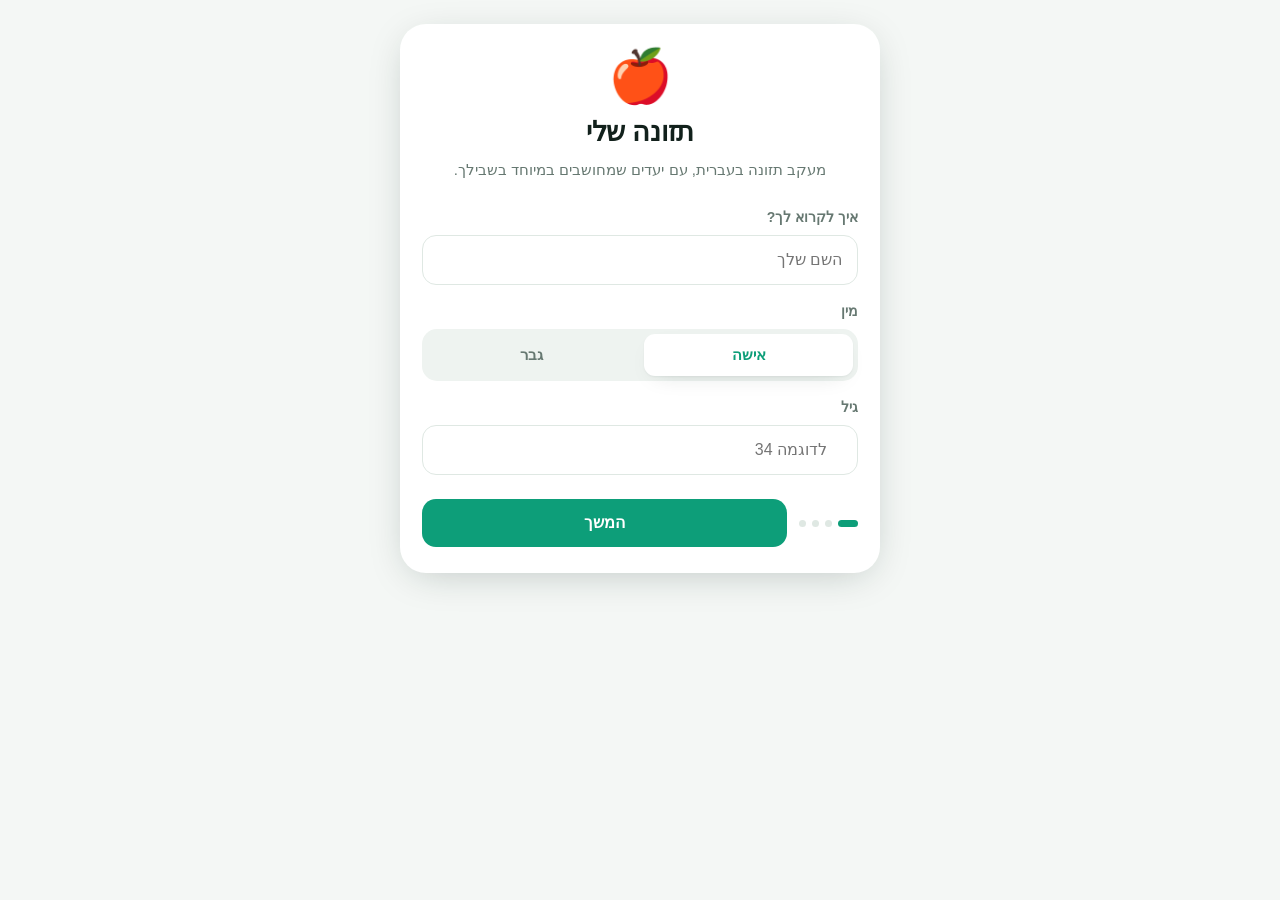
==== nutrition/index.html @ c99811c7 "Add "תזונה שלי" — Hebrew nutrition tracking PWA An offline-capable, RTL-first nutrition tracker in H" ====
<!DOCTYPE html>
<html lang="he" dir="rtl">
<head>
<meta charset="utf-8">
<meta name="viewport" content="width=device-width, initial-scale=1, viewport-fit=cover, maximum-scale=5">
<title>תזונה שלי · מעקב תזונה חכם</title>
<meta name="description" content="אפליקציית מעקב תזונה בעברית — יומן אכילה, יעדים אישיים, תזכורות, טיפים והמלצות בריאות.">
<meta name="theme-color" content="#0fa47f" media="(prefers-color-scheme: light)">
<meta name="theme-color" content="#0f1614" media="(prefers-color-scheme: dark)">
<meta name="apple-mobile-web-app-capable" content="yes">
<meta name="mobile-web-app-capable" content="yes">
<meta name="apple-mobile-web-app-status-bar-style" content="default">
<meta name="apple-mobile-web-app-title" content="תזונה שלי">
<link rel="manifest" href="manifest.webmanifest">
<link rel="apple-touch-icon" href="icons/icon-180.png">
<link rel="icon" href="icons/icon-192.png">
<link rel="stylesheet" href="styles.css">
</head>
<body>

<!-- ══════════ מסך פתיחה / הקמת פרופיל ══════════ -->
<div id="onboard" class="onboard" hidden>
  <div class="ob-card">
    <div class="ob-head">
      <div class="ob-logo">🍎</div>
      <h1>תזונה שלי</h1>
      <p class="ob-sub">מעקב תזונה בעברית, עם יעדים שמחושבים במיוחד בשבילך.</p>
    </div>

    <div class="ob-step" data-step="1">
      <label class="fld"><span>איך לקרוא לך?</span>
        <input id="ob-name" type="text" dir="auto" placeholder="השם שלך" autocomplete="given-name"></label>
      <label class="fld"><span>מין</span>
        <div class="seg" id="ob-sex">
          <button type="button" data-v="f" class="on">אישה</button>
          <button type="button" data-v="m">גבר</button>
        </div></label>
      <label class="fld"><span>גיל</span>
        <input id="ob-age" type="number" inputmode="numeric" min="14" max="110" placeholder="לדוגמה 34"></label>
    </div>

    <div class="ob-step" data-step="2" hidden>
      <label class="fld"><span>גובה (ס"מ)</span>
        <input id="ob-height" type="number" inputmode="decimal" min="120" max="220" placeholder="לדוגמה 165"></label>
      <label class="fld"><span>משקל נוכחי (ק"ג)</span>
        <input id="ob-weight" type="number" inputmode="decimal" min="30" max="250" step="0.1" placeholder="לדוגמה 68"></label>
      <label class="fld"><span>רמת פעילות גופנית</span>
        <select id="ob-activity">
          <option value="1.2">יושבנית — כמעט ללא פעילות</option>
          <option value="1.375" selected>קלה — 1-3 אימונים בשבוע</option>
          <option value="1.55">בינונית — 3-5 אימונים בשבוע</option>
          <option value="1.725">גבוהה — 6-7 אימונים בשבוע</option>
          <option value="1.9">מאוד גבוהה — עבודה פיזית או ספורט יומי</option>
        </select></label>
    </div>

    <div class="ob-step" data-step="3" hidden>
      <label class="fld"><span>מה המטרה שלך?</span>
        <div class="seg vert" id="ob-goal">
          <button type="button" data-v="lose" class="on">ירידה במשקל</button>
          <button type="button" data-v="keep">שמירה על המשקל</button>
          <button type="button" data-v="gain">עלייה במשקל / מסה</button>
        </div></label>
      <label class="fld" id="ob-rate-wrap"><span>קצב מבוקש</span>
        <select id="ob-rate">
          <option value="0.25">עדין — 0.25 ק"ג בשבוע</option>
          <option value="0.5" selected>מומלץ — 0.5 ק"ג בשבוע</option>
          <option value="0.75">מהיר — 0.75 ק"ג בשבוע</option>
        </select></label>
      <label class="fld"><span>סגנון תזונה</span>
        <select id="ob-diet">
          <option value="all">הכול</option>
          <option value="veg">צמחוני</option>
          <option value="vegan">טבעוני</option>
          <option value="gf">ללא גלוטן</option>
        </select></label>
    </div>

    <div class="ob-step" data-step="4" hidden>
      <p class="fld-note">סימון של מצבים רלוונטיים יעזור לנו להתאים לך המלצות בדיקות וטיפים. הכול נשאר במכשיר שלך.</p>
      <div class="chips" id="ob-flags">
        <button type="button" data-v="pregnancy">בהריון / מתכננת</button>
        <button type="button" data-v="breastfeeding">מניקה</button>
        <button type="button" data-v="family_diabetes">סוכרת במשפחה</button>
        <button type="button" data-v="hypertension">לחץ דם גבוה</button>
        <button type="button" data-v="anemia">אנמיה / חוסר ברזל</button>
        <button type="button" data-v="thyroid">בלוטת התריס</button>
      </div>
      <div id="ob-preview" class="ob-preview"></div>
    </div>

    <div class="ob-nav">
      <button type="button" id="ob-back" class="btn ghost" hidden>חזרה</button>
      <div class="ob-dots"><i class="on"></i><i></i><i></i><i></i></div>
      <button type="button" id="ob-next" class="btn primary">המשך</button>
    </div>
  </div>
</div>

<!-- ══════════ האפליקציה ══════════ -->
<div id="app" hidden>
  <header class="topbar">
    <div class="tb-right">
      <div class="tb-title" id="tb-title">היום</div>
      <div class="tb-sub" id="tb-sub"></div>
    </div>
    <button class="tb-btn" id="btn-level" aria-label="הנקודות שלי"><span id="tb-level">1</span></button>
  </header>

  <main id="view" class="view"></main>

  <nav class="tabs" role="tablist">
    <button class="tab on" data-tab="today" role="tab"><span>🏠</span>היום</button>
    <button class="tab" data-tab="add" role="tab"><span>➕</span>הוספה</button>
    <button class="tab" data-tab="menus" role="tab"><span>📋</span>תפריטים</button>
    <button class="tab" data-tab="progress" role="tab"><span>📈</span>התקדמות</button>
    <button class="tab" data-tab="health" role="tab"><span>🩺</span>בריאות</button>
  </nav>
</div>

<!-- חלונית תחתונה כללית -->
<div id="sheet" class="sheet" hidden>
  <div class="sheet-back" data-close></div>
  <div class="sheet-card" role="dialog" aria-modal="true">
    <button class="sheet-grab" data-close aria-label="סגירה"></button>
    <div id="sheet-body"></div>
  </div>
</div>

<div id="toast" class="toast" hidden></div>
<div id="cheer" class="cheer" hidden></div>

<script src="data/foods-1.js"></script>
<script src="data/foods-2.js"></script>
<script src="data/foods-3.js"></script>
<script src="data/knowledge.js"></script>
<script src="app.js"></script>
</body>
</html>
---- nutrition/styles.css ----
/* ═══════════ תזונה שלי — עיצוב ═══════════ */
:root{
  --bg:#f4f7f5; --surface:#ffffff; --surface-2:#eef3f0; --line:#dfe8e3;
  --ink:#12211c; --muted:#667871;
  --primary:#0d9e79; --primary-soft:#e2f5ee; --primary-ink:#07634b;
  --accent:#ff7a59; --accent-soft:#ffeee9;
  --warn:#e0930f; --warn-soft:#fdf2dc;
  --danger:#dc3d43; --danger-soft:#fdeaea;
  --blue:#3b7de0; --blue-soft:#e7f0fd;
  --purple:#8b5cf6; --purple-soft:#f1eafe;
  --shadow:0 1px 2px rgba(16,40,32,.05), 0 8px 24px -12px rgba(16,40,32,.18);
  --shadow-lg:0 8px 40px -12px rgba(16,40,32,.28);
  --r:20px; --r-sm:14px;
  --safe-b:env(safe-area-inset-bottom,0px);
  --safe-t:env(safe-area-inset-top,0px);
  color-scheme:light;
}
@media (prefers-color-scheme:dark){ :root:not([data-theme="light"]){
  --bg:#0e1614; --surface:#17231f; --surface-2:#1f2e29; --line:#2a3b35;
  --ink:#e9f2ee; --muted:#94a8a1;
  --primary:#28c39a; --primary-soft:#123a30; --primary-ink:#7ee6c6;
  --accent:#ff8f72; --accent-soft:#3a231d;
  --warn:#e8ab35; --warn-soft:#3a2e14;
  --danger:#f2686d; --danger-soft:#3a1d1e;
  --blue:#6ba1f0; --blue-soft:#17263d;
  --purple:#a687f8; --purple-soft:#251a3d;
  --shadow:0 1px 2px rgba(0,0,0,.3), 0 8px 24px -12px rgba(0,0,0,.6);
  --shadow-lg:0 8px 40px -12px rgba(0,0,0,.7);
  color-scheme:dark;
}}
:root[data-theme="dark"]{
  --bg:#0e1614; --surface:#17231f; --surface-2:#1f2e29; --line:#2a3b35;
  --ink:#e9f2ee; --muted:#94a8a1;
  --primary:#28c39a; --primary-soft:#123a30; --primary-ink:#7ee6c6;
  --accent:#ff8f72; --accent-soft:#3a231d;
  --warn:#e8ab35; --warn-soft:#3a2e14;
  --danger:#f2686d; --danger-soft:#3a1d1e;
  --blue:#6ba1f0; --blue-soft:#17263d;
  --purple:#a687f8; --purple-soft:#251a3d;
  --shadow:0 1px 2px rgba(0,0,0,.3), 0 8px 24px -12px rgba(0,0,0,.6);
  --shadow-lg:0 8px 40px -12px rgba(0,0,0,.7);
  color-scheme:dark;
}

*{box-sizing:border-box; -webkit-tap-highlight-color:transparent}
html,body{height:100%}
body{
  margin:0; background:var(--bg); color:var(--ink);
  font-family:'Noto Sans Hebrew',-apple-system,BlinkMacSystemFont,'SF Hebrew','Arial Hebrew','Segoe UI',Arial,sans-serif;
  font-size:16px; line-height:1.5; direction:rtl;
  -webkit-font-smoothing:antialiased; overscroll-behavior-y:none;
}
button,input,select,textarea{font:inherit; color:inherit}
button{cursor:pointer; border:0; background:none}
h1,h2,h3,h4{margin:0; font-weight:700; letter-spacing:-.01em}
[hidden]{display:none !important}
bdi{unicode-bidi:isolate}
.num{unicode-bidi:isolate; font-variant-numeric:tabular-nums}

/* ───── כפתורים ───── */
.btn{
  display:inline-flex; align-items:center; justify-content:center; gap:8px;
  min-height:48px; padding:0 20px; border-radius:14px; font-weight:600;
  transition:transform .12s ease, opacity .15s ease;
}
.btn:active{transform:scale(.97)}
.btn.primary{background:var(--primary); color:#fff}
.btn.ghost{background:var(--surface-2); color:var(--ink)}
.btn.soft{background:var(--primary-soft); color:var(--primary-ink)}
.btn.danger{background:var(--danger-soft); color:var(--danger)}
.btn.block{width:100%}
.btn.sm{min-height:38px; padding:0 14px; font-size:14px; border-radius:11px}
.btn:disabled{opacity:.45; pointer-events:none}

/* ───── שדות ───── */
.fld{display:block; margin-bottom:16px}
.fld>span{display:block; font-size:14px; font-weight:600; color:var(--muted); margin-bottom:7px}
.fld-note{font-size:14px; color:var(--muted); margin:0 0 14px}
input[type=text],input[type=number],input[type=time],input[type=date],select,textarea{
  width:100%; min-height:50px; padding:0 15px; border-radius:14px;
  border:1.5px solid var(--line); background:var(--surface); color:var(--ink);
  text-align:right; direction:rtl; appearance:none; outline:none;
}
textarea{padding:12px 15px; min-height:80px; line-height:1.5; resize:vertical}
input:focus,select:focus,textarea:focus{border-color:var(--primary)}
input[type=number]{direction:ltr; text-align:right}
select{background-image:linear-gradient(45deg,transparent 50%,var(--muted) 50%),linear-gradient(135deg,var(--muted) 50%,transparent 50%);
  background-position:14px 22px,19px 22px; background-size:5px 5px,5px 5px; background-repeat:no-repeat; padding-inline-start:34px}

.seg{display:flex; gap:8px; background:var(--surface-2); padding:5px; border-radius:15px}
.seg.vert{flex-direction:column}
.seg button{flex:1; min-height:42px; border-radius:11px; font-weight:600; font-size:15px; color:var(--muted)}
.seg button.on{background:var(--surface); color:var(--primary); box-shadow:var(--shadow)}
.chips{display:flex; flex-wrap:wrap; gap:9px}
.chips button{
  padding:10px 15px; border-radius:999px; background:var(--surface-2);
  border:1.5px solid transparent; font-size:14.5px; font-weight:600; color:var(--muted);
}
.chips button.on{background:var(--primary-soft); border-color:var(--primary); color:var(--primary-ink)}

/* ───── מסך פתיחה ───── */
.onboard{position:fixed; inset:0; background:var(--bg); overflow-y:auto; padding:calc(var(--safe-t) + 24px) 18px calc(var(--safe-b) + 24px); z-index:50}
.ob-card{max-width:480px; margin:0 auto; background:var(--surface); border-radius:26px; padding:26px 22px; box-shadow:var(--shadow-lg)}
.ob-head{text-align:center; margin-bottom:26px}
.ob-logo{font-size:52px; line-height:1}
.ob-head h1{font-size:27px; margin:10px 0 6px}
.ob-sub{margin:0; color:var(--muted); font-size:15px}
.ob-nav{display:flex; align-items:center; gap:12px; margin-top:24px}
.ob-nav .btn{flex:1}
.ob-dots{display:flex; gap:6px}
.ob-dots i{width:7px; height:7px; border-radius:50%; background:var(--line)}
.ob-dots i.on{background:var(--primary); width:20px; border-radius:4px}
.ob-preview{margin-top:18px; background:var(--primary-soft); border-radius:var(--r-sm); padding:16px; font-size:14.5px; color:var(--primary-ink)}
.ob-preview b{font-size:19px}

/* ───── שלד האפליקציה ───── */
.topbar{
  position:sticky; top:0; z-index:20; display:flex; align-items:flex-end; justify-content:space-between; gap:12px;
  padding:calc(var(--safe-t) + 14px) 18px 12px;
  background:color-mix(in srgb, var(--bg) 86%, transparent);
  backdrop-filter:saturate(180%) blur(16px); -webkit-backdrop-filter:saturate(180%) blur(16px);
  border-bottom:1px solid var(--line);
}
.tb-title{font-size:24px; font-weight:800; letter-spacing:-.02em}
.tb-sub{font-size:13.5px; color:var(--muted)}
.tb-btn{
  display:grid; place-items:center; width:42px; height:42px; border-radius:50%;
  background:var(--primary-soft); color:var(--primary-ink); font-weight:800; font-size:15px; flex:0 0 auto;
}
.view{padding:16px 16px calc(84px + var(--safe-b)); max-width:640px; margin:0 auto}

.tabs{
  position:fixed; inset-inline:0; bottom:0; z-index:30; display:flex;
  padding:6px 6px calc(6px + var(--safe-b));
  background:color-mix(in srgb, var(--surface) 92%, transparent);
  backdrop-filter:saturate(180%) blur(18px); -webkit-backdrop-filter:saturate(180%) blur(18px);
  border-top:1px solid var(--line);
}
.tab{flex:1; display:flex; flex-direction:column; align-items:center; gap:2px; padding:7px 2px; border-radius:13px; font-size:11px; font-weight:600; color:var(--muted)}
.tab span{font-size:22px; line-height:1.15; transition:transform .15s ease}
.tab.on{color:var(--primary)}
.tab.on span{transform:translateY(-2px) scale(1.1)}

/* ───── כרטיסים ───── */
.card{background:var(--surface); border-radius:var(--r); padding:18px; box-shadow:var(--shadow); margin-bottom:14px}
.card.flat{box-shadow:none; border:1px solid var(--line)}
.card-h{display:flex; align-items:center; justify-content:space-between; gap:10px; margin-bottom:14px}
.card-h h3{font-size:17px}
.card-h .link{font-size:14px; font-weight:600; color:var(--primary)}
.sec-title{font-size:13px; font-weight:700; color:var(--muted); margin:22px 4px 10px; letter-spacing:.02em}

/* ───── טבעת קלוריות ───── */
.ring-wrap{display:flex; align-items:center; gap:18px}
.ring{position:relative; flex:0 0 auto; width:132px; height:132px}
.ring svg{transform:rotate(-90deg) scaleX(-1); display:block}
.ring-c{fill:none; stroke-linecap:round}
.ring-txt{position:absolute; inset:0; display:grid; place-content:center; text-align:center}
.ring-txt b{display:block; font-size:30px; font-weight:800; line-height:1.05; font-variant-numeric:tabular-nums}
.ring-txt small{font-size:12px; color:var(--muted)}
.ring-side{flex:1; min-width:0; display:flex; flex-direction:column; gap:11px}

/* ───── מדי מאקרו ───── */
.macro{display:flex; align-items:center; gap:10px; font-size:13.5px}
.macro .mk{flex:0 0 62px; color:var(--muted); font-weight:600}
.macro .mbar{flex:1; height:9px; border-radius:99px; background:var(--surface-2); overflow:hidden}
.macro .mbar i{display:block; height:100%; border-radius:99px; transition:width .5s cubic-bezier(.3,1,.5,1)}
.macro .mv{flex:0 0 auto; font-variant-numeric:tabular-nums; font-weight:600; font-size:12.5px; color:var(--muted)}

/* ───── מים ───── */
.water{display:flex; gap:6px; flex-wrap:wrap; margin:12px 0}
.water i{width:23px; height:31px; border-radius:6px 6px 11px 11px; background:var(--surface-2); display:grid; place-items:center; font-size:15px; opacity:.4; transition:.2s}
.water i.on{background:var(--blue-soft); opacity:1}
.water-btns{display:flex; gap:8px}

/* ───── רשימת ארוחות ───── */
.meal{background:var(--surface); border-radius:var(--r); box-shadow:var(--shadow); margin-bottom:12px; overflow:hidden}
.meal-h{display:flex; align-items:center; gap:11px; padding:14px 16px; width:100%; text-align:start}
.meal-h .mi{font-size:22px}
.meal-h .mn{flex:1; font-weight:700; font-size:16px}
.meal-h .mc{font-size:13.5px; color:var(--muted); font-variant-numeric:tabular-nums}
.meal-h .madd{width:32px; height:32px; border-radius:50%; background:var(--primary-soft); color:var(--primary-ink); display:grid; place-items:center; font-size:19px; font-weight:700}
.entry{display:flex; align-items:center; gap:11px; padding:11px 16px; border-top:1px solid var(--line)}
.entry .ee{font-size:20px; flex:0 0 auto}
.entry .et{flex:1; min-width:0}
.entry .et b{display:block; font-size:14.5px; font-weight:600; overflow:hidden; text-overflow:ellipsis; white-space:nowrap}
.entry .et small{color:var(--muted); font-size:12.5px}
.entry .ek{font-variant-numeric:tabular-nums; font-weight:700; font-size:14px; flex:0 0 auto}
.entry .ex{width:30px; height:30px; border-radius:50%; display:grid; place-items:center; color:var(--muted); font-size:17px; flex:0 0 auto}

/* ───── חיפוש ופריטים ───── */
.searchbar{position:relative; margin-bottom:12px}
.searchbar input{padding-inline-start:44px; min-height:52px}
.searchbar .si{position:absolute; inset-inline-start:15px; top:50%; transform:translateY(-50%); font-size:18px; opacity:.5; pointer-events:none}
.catrow{display:flex; gap:8px; overflow-x:auto; padding:2px 0 10px; margin-inline:-16px; padding-inline:16px; scrollbar-width:none}
.catrow::-webkit-scrollbar{display:none}
.catrow button{flex:0 0 auto; padding:9px 14px; border-radius:999px; background:var(--surface); box-shadow:var(--shadow); font-size:14px; font-weight:600; white-space:nowrap}
.catrow button.on{background:var(--primary); color:#fff}
.flist{display:flex; flex-direction:column; gap:8px}
.fitem{display:flex; align-items:center; gap:12px; width:100%; text-align:start; background:var(--surface); border-radius:var(--r-sm); padding:12px 14px; box-shadow:var(--shadow); transition:transform .1s}
.fitem:active{transform:scale(.985)}
.fitem .fe{font-size:24px; flex:0 0 auto}
.fitem .ft{flex:1; min-width:0}
.fitem .ft b{display:block; font-size:15px; font-weight:600}
.fitem .ft small{color:var(--muted); font-size:12.5px}
.fitem .fk{text-align:center; flex:0 0 auto}
.fitem .fk b{display:block; font-size:16px; font-weight:800; font-variant-numeric:tabular-nums; color:var(--primary)}
.fitem .fk small{font-size:10.5px; color:var(--muted)}
.empty{text-align:center; padding:44px 20px; color:var(--muted)}
.empty .ei{font-size:46px; margin-bottom:10px}

/* ───── חלונית תחתונה ───── */
.sheet{position:fixed; inset:0; z-index:60; display:flex; align-items:flex-end; justify-content:center}
.sheet-back{position:absolute; inset:0; background:rgba(8,20,16,.45); animation:fade .2s ease}
.sheet-card{
  position:relative; width:100%; max-width:560px; max-height:90vh; overflow-y:auto;
  background:var(--surface); border-radius:26px 26px 0 0;
  padding:8px 18px calc(24px + var(--safe-b)); box-shadow:var(--shadow-lg);
  animation:up .28s cubic-bezier(.2,.9,.3,1); -webkit-overflow-scrolling:touch;
}
.sheet-grab{display:block; width:42px; height:5px; border-radius:99px; background:var(--line); margin:8px auto 16px}
.sheet-h{display:flex; align-items:center; gap:12px; margin-bottom:18px}
.sheet-h .she{font-size:34px}
.sheet-h h3{font-size:19px}
.sheet-h small{color:var(--muted); font-size:13px}
@keyframes up{from{transform:translateY(100%)}to{transform:translateY(0)}}
@keyframes fade{from{opacity:0}to{opacity:1}}

.qty{display:flex; align-items:center; gap:12px; background:var(--surface-2); border-radius:15px; padding:7px}
.qty button{width:44px; height:44px; border-radius:12px; background:var(--surface); font-size:22px; font-weight:700; box-shadow:var(--shadow)}
.qty input{flex:1; text-align:center; border:0; background:transparent; min-height:44px; font-size:19px; font-weight:700; direction:ltr}
.nutgrid{display:grid; grid-template-columns:repeat(4,1fr); gap:8px; margin:16px 0}
.nutgrid div{background:var(--surface-2); border-radius:13px; padding:11px 5px; text-align:center}
.nutgrid b{display:block; font-size:16px; font-weight:800; font-variant-numeric:tabular-nums}
.nutgrid small{font-size:10.5px; color:var(--muted)}

/* ───── התקדמות ───── */
.stats{display:grid; grid-template-columns:repeat(2,1fr); gap:11px; margin-bottom:14px}
.stat{background:var(--surface); border-radius:var(--r-sm); padding:15px; box-shadow:var(--shadow)}
.stat b{display:block; font-size:25px; font-weight:800; font-variant-numeric:tabular-nums; line-height:1.15}
.stat small{color:var(--muted); font-size:12.5px}
.lvlbar{height:11px; border-radius:99px; background:var(--surface-2); overflow:hidden; margin:10px 0 6px}
.lvlbar i{display:block; height:100%; background:linear-gradient(90deg,var(--primary),var(--accent)); border-radius:99px; transition:width .6s cubic-bezier(.3,1,.5,1)}
.badges{display:grid; grid-template-columns:repeat(auto-fill,minmax(84px,1fr)); gap:10px}
.badge{text-align:center; padding:13px 6px; border-radius:15px; background:var(--surface-2); opacity:.4}
.badge.on{opacity:1; background:var(--primary-soft)}
.badge i{display:block; font-size:27px; font-style:normal; line-height:1.2}
.badge b{display:block; font-size:11.5px; font-weight:700; margin-top:5px}

/* ───── טיפים והמלצות ───── */
.tip{display:flex; gap:13px; background:linear-gradient(135deg,var(--primary-soft),var(--accent-soft)); border-radius:var(--r); padding:17px; margin-bottom:14px}
.tip .ti{font-size:27px; flex:0 0 auto}
.tip .tt{font-size:14.5px; line-height:1.55}
.tip .tt b{display:block; font-size:12.5px; color:var(--primary-ink); margin-bottom:3px; font-weight:700}
.acc{border-radius:var(--r-sm); background:var(--surface); box-shadow:var(--shadow); margin-bottom:9px; overflow:hidden}
.acc>summary{padding:15px 16px; font-weight:600; font-size:15px; list-style:none; display:flex; align-items:center; gap:10px; cursor:pointer}
.acc>summary::-webkit-details-marker{display:none}
.acc>summary::after{content:'⌄'; margin-inline-start:auto; color:var(--muted); font-size:18px; transition:transform .2s}
.acc[open]>summary::after{transform:rotate(180deg)}
.acc .accb{padding:0 16px 16px; font-size:14.5px; color:var(--muted); line-height:1.6}
.pill{display:inline-block; padding:3px 10px; border-radius:999px; font-size:11.5px; font-weight:700}
.pill.p{background:var(--primary-soft); color:var(--primary-ink)}
.pill.w{background:var(--warn-soft); color:var(--warn)}
.pill.d{background:var(--danger-soft); color:var(--danger)}
.pill.b{background:var(--blue-soft); color:var(--blue)}

.row{display:flex; align-items:center; justify-content:space-between; gap:12px; padding:14px 0; border-bottom:1px solid var(--line)}
.row:last-child{border-bottom:0}
.row .rl{font-size:15px; font-weight:600}
.row .rs{font-size:13px; color:var(--muted); margin-top:2px}
.sw{position:relative; width:50px; height:30px; border-radius:99px; background:var(--line); flex:0 0 auto; transition:.22s}
.sw::after{content:''; position:absolute; top:3px; inset-inline-end:3px; width:24px; height:24px; border-radius:50%; background:#fff; transition:.22s; box-shadow:0 1px 3px rgba(0,0,0,.25)}
.sw.on{background:var(--primary)}
.sw.on::after{inset-inline-end:23px}

/* ───── הודעות ───── */
.toast{
  position:fixed; inset-inline:0; bottom:calc(84px + var(--safe-b)); z-index:80;
  margin:0 auto; width:max-content; max-width:88%;
  background:var(--ink); color:var(--bg); padding:12px 20px; border-radius:99px;
  font-size:14.5px; font-weight:600; box-shadow:var(--shadow-lg); animation:up .25s ease;
}
.cheer{position:fixed; inset:0; z-index:90; display:grid; place-items:center; pointer-events:none; background:rgba(8,20,16,.35); animation:fade .2s}
.cheer .cc{background:var(--surface); border-radius:26px; padding:32px 30px; text-align:center; box-shadow:var(--shadow-lg); animation:pop .45s cubic-bezier(.2,1.4,.4,1)}
.cheer .ci{font-size:64px; line-height:1}
.cheer h3{font-size:21px; margin:12px 0 6px}
.cheer p{margin:0; color:var(--muted); font-size:14.5px}
@keyframes pop{from{transform:scale(.6); opacity:0}to{transform:scale(1); opacity:1}}

.banner{display:flex; align-items:center; gap:12px; background:var(--warn-soft); color:var(--warn); border-radius:var(--r-sm); padding:14px 16px; margin-bottom:14px; font-size:14px; font-weight:600}
.banner.info{background:var(--blue-soft); color:var(--blue)}
.banner.ok{background:var(--primary-soft); color:var(--primary-ink)}
.banner button{margin-inline-start:auto; font-weight:700; font-size:13.5px; color:inherit; text-decoration:underline; flex:0 0 auto}

.disclaimer{font-size:12.5px; color:var(--muted); line-height:1.6; background:var(--surface-2); border-radius:var(--r-sm); padding:14px; margin-top:16px}
.srclist a{display:block; padding:11px 0; border-bottom:1px solid var(--line); color:var(--primary); font-size:14px; font-weight:600; text-decoration:none}
.srclist a:last-child{border-bottom:0}

/* ───── גרפים ───── */
.chart{width:100%; height:170px; display:block; overflow:visible}
.chart .gl{stroke:var(--line); stroke-width:1}
.chart .gt{fill:var(--muted); font-size:10px}
.bars{display:flex; align-items:flex-end; gap:6px; height:130px; margin-top:8px}
.bars .bcol{flex:1; display:flex; flex-direction:column; align-items:center; gap:5px; height:100%; justify-content:flex-end}
.bars .bb{width:100%; border-radius:7px 7px 3px 3px; background:var(--primary-soft); min-height:3px; position:relative; transition:height .5s cubic-bezier(.3,1,.5,1)}
.bars .bb.over{background:var(--warn-soft)}
.bars .bb.good{background:var(--primary)}
.bars .bl{font-size:10.5px; color:var(--muted); white-space:nowrap}

@media (min-width:560px){ .view{padding-inline:20px} .nutgrid{grid-template-columns:repeat(4,1fr)} }
@media (prefers-reduced-motion:reduce){ *{animation-duration:.01ms !important; transition-duration:.01ms !important} }
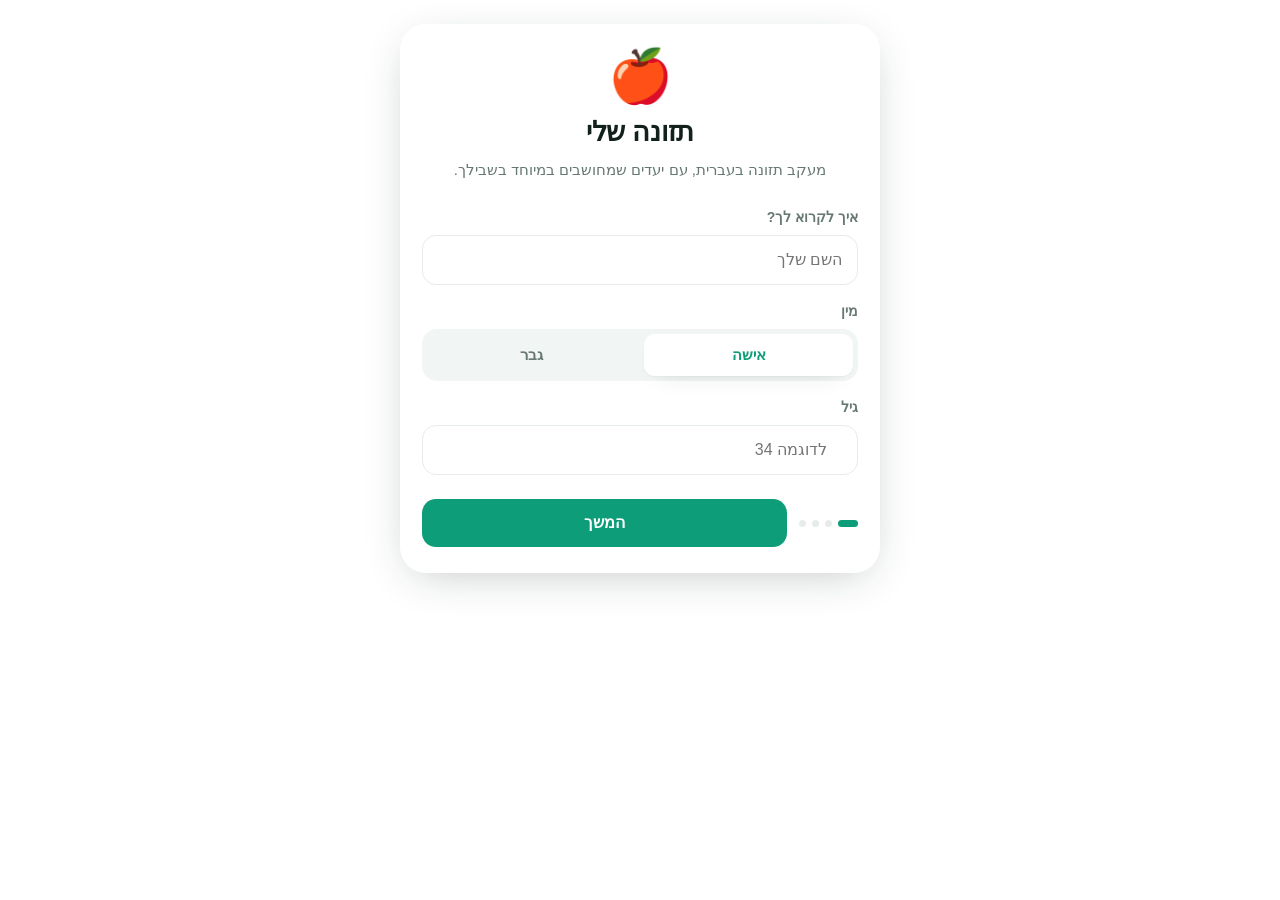
==== commit cec95113: "Add activity tracking, macro menu builder, food illustrations Activity ("תנועה" tab) - GPS walk trac" ====
--- a/nutrition/index.html
+++ b/nutrition/index.html
@@ -112,9 +112,9 @@
   <nav class="tabs" role="tablist">
     <button class="tab on" data-tab="today" role="tab"><span>🏠</span>היום</button>
     <button class="tab" data-tab="add" role="tab"><span>➕</span>הוספה</button>
-    <button class="tab" data-tab="menus" role="tab"><span>📋</span>תפריטים</button>
-    <button class="tab" data-tab="progress" role="tab"><span>📈</span>התקדמות</button>
-    <button class="tab" data-tab="health" role="tab"><span>🩺</span>בריאות</button>
+    <button class="tab" data-tab="activity" role="tab"><span>🏃‍♀️</span>תנועה</button>
+    <button class="tab" data-tab="menus" role="tab"><span>🍽️</span>תפריטים</button>
+    <button class="tab" data-tab="me" role="tab"><span>👤</span>אני</button>
   </nav>
 </div>
 
@@ -134,6 +134,9 @@
 <script src="data/foods-2.js"></script>
 <script src="data/foods-3.js"></script>
 <script src="data/knowledge.js"></script>
+<script src="data/art.js"></script>
+<script src="activity.js"></script>
+<script src="builder.js"></script>
 <script src="app.js"></script>
 </body>
 </html>
--- a/nutrition/styles.css
+++ b/nutrition/styles.css
@@ -1,6 +1,6 @@
 /* ═══════════ תזונה שלי — עיצוב ═══════════ */
 :root{
-  --bg:#f4f7f5; --surface:#ffffff; --surface-2:#eef3f0; --line:#dfe8e3;
+  --bg:#ffffff; --surface:#ffffff; --surface-2:#f1f5f3; --line:#e6ecea;
   --ink:#12211c; --muted:#667871;
   --primary:#0d9e79; --primary-soft:#e2f5ee; --primary-ink:#07634b;
   --accent:#ff7a59; --accent-soft:#ffeee9;
@@ -8,8 +8,9 @@
   --danger:#dc3d43; --danger-soft:#fdeaea;
   --blue:#3b7de0; --blue-soft:#e7f0fd;
   --purple:#8b5cf6; --purple-soft:#f1eafe;
-  --shadow:0 1px 2px rgba(16,40,32,.05), 0 8px 24px -12px rgba(16,40,32,.18);
-  --shadow-lg:0 8px 40px -12px rgba(16,40,32,.28);
+  --shadow:0 1px 2px rgba(16,40,32,.04), 0 10px 26px -16px rgba(16,40,32,.22);
+  --shadow-lg:0 10px 46px -14px rgba(16,40,32,.3);
+  --card-border:1px solid #eef2f0;
   --r:20px; --r-sm:14px;
   --safe-b:env(safe-area-inset-bottom,0px);
   --safe-t:env(safe-area-inset-top,0px);
@@ -26,6 +27,7 @@
   --purple:#a687f8; --purple-soft:#251a3d;
   --shadow:0 1px 2px rgba(0,0,0,.3), 0 8px 24px -12px rgba(0,0,0,.6);
   --shadow-lg:0 8px 40px -12px rgba(0,0,0,.7);
+  --card-border:1px solid #24332e;
   color-scheme:dark;
 }}
 :root[data-theme="dark"]{
@@ -39,6 +41,7 @@
   --purple:#a687f8; --purple-soft:#251a3d;
   --shadow:0 1px 2px rgba(0,0,0,.3), 0 8px 24px -12px rgba(0,0,0,.6);
   --shadow-lg:0 8px 40px -12px rgba(0,0,0,.7);
+  --card-border:1px solid #24332e;
   color-scheme:dark;
 }
 
@@ -117,7 +120,7 @@
 .topbar{
   position:sticky; top:0; z-index:20; display:flex; align-items:flex-end; justify-content:space-between; gap:12px;
   padding:calc(var(--safe-t) + 14px) 18px 12px;
-  background:color-mix(in srgb, var(--bg) 86%, transparent);
+  background:color-mix(in srgb, var(--bg) 90%, transparent);
   backdrop-filter:saturate(180%) blur(16px); -webkit-backdrop-filter:saturate(180%) blur(16px);
   border-bottom:1px solid var(--line);
 }
@@ -132,9 +135,9 @@
 .tabs{
   position:fixed; inset-inline:0; bottom:0; z-index:30; display:flex;
   padding:6px 6px calc(6px + var(--safe-b));
-  background:color-mix(in srgb, var(--surface) 92%, transparent);
-  backdrop-filter:saturate(180%) blur(18px); -webkit-backdrop-filter:saturate(180%) blur(18px);
+  background:var(--surface);
   border-top:1px solid var(--line);
+  box-shadow:0 -10px 30px -18px rgba(16,40,32,.35);
 }
 .tab{flex:1; display:flex; flex-direction:column; align-items:center; gap:2px; padding:7px 2px; border-radius:13px; font-size:11px; font-weight:600; color:var(--muted)}
 .tab span{font-size:22px; line-height:1.15; transition:transform .15s ease}
@@ -142,7 +145,10 @@
 .tab.on span{transform:translateY(-2px) scale(1.1)}
 
 /* ───── כרטיסים ───── */
-.card{background:var(--surface); border-radius:var(--r); padding:18px; box-shadow:var(--shadow); margin-bottom:14px}
+.card{background:var(--surface); border:var(--card-border); border-radius:var(--r); padding:18px; box-shadow:var(--shadow); margin-bottom:14px}
+.card.tap{display:block; transition:transform .12s ease}
+.card.tap:active{transform:scale(.985)}
+.card.live{border-color:var(--primary); box-shadow:0 0 0 3px var(--primary-soft), var(--shadow)}
 .card.flat{box-shadow:none; border:1px solid var(--line)}
 .card-h{display:flex; align-items:center; justify-content:space-between; gap:10px; margin-bottom:14px}
 .card-h h3{font-size:17px}
@@ -173,7 +179,7 @@
 .water-btns{display:flex; gap:8px}
 
 /* ───── רשימת ארוחות ───── */
-.meal{background:var(--surface); border-radius:var(--r); box-shadow:var(--shadow); margin-bottom:12px; overflow:hidden}
+.meal{background:var(--surface); border:var(--card-border); border-radius:var(--r); box-shadow:var(--shadow); margin-bottom:12px; overflow:hidden}
 .meal-h{display:flex; align-items:center; gap:11px; padding:14px 16px; width:100%; text-align:start}
 .meal-h .mi{font-size:22px}
 .meal-h .mn{flex:1; font-weight:700; font-size:16px}
@@ -193,10 +199,10 @@
 .searchbar .si{position:absolute; inset-inline-start:15px; top:50%; transform:translateY(-50%); font-size:18px; opacity:.5; pointer-events:none}
 .catrow{display:flex; gap:8px; overflow-x:auto; padding:2px 0 10px; margin-inline:-16px; padding-inline:16px; scrollbar-width:none}
 .catrow::-webkit-scrollbar{display:none}
-.catrow button{flex:0 0 auto; padding:9px 14px; border-radius:999px; background:var(--surface); box-shadow:var(--shadow); font-size:14px; font-weight:600; white-space:nowrap}
+.catrow button{flex:0 0 auto; padding:9px 14px; border-radius:999px; background:var(--surface); border:var(--card-border); box-shadow:var(--shadow); font-size:14px; font-weight:600; white-space:nowrap}
 .catrow button.on{background:var(--primary); color:#fff}
 .flist{display:flex; flex-direction:column; gap:8px}
-.fitem{display:flex; align-items:center; gap:12px; width:100%; text-align:start; background:var(--surface); border-radius:var(--r-sm); padding:12px 14px; box-shadow:var(--shadow); transition:transform .1s}
+.fitem{display:flex; align-items:center; gap:12px; width:100%; text-align:start; background:var(--surface); border:var(--card-border); border-radius:var(--r-sm); padding:10px 12px; box-shadow:var(--shadow); transition:transform .1s}
 .fitem:active{transform:scale(.985)}
 .fitem .fe{font-size:24px; flex:0 0 auto}
 .fitem .ft{flex:1; min-width:0}
@@ -235,7 +241,7 @@
 
 /* ───── התקדמות ───── */
 .stats{display:grid; grid-template-columns:repeat(2,1fr); gap:11px; margin-bottom:14px}
-.stat{background:var(--surface); border-radius:var(--r-sm); padding:15px; box-shadow:var(--shadow)}
+.stat{background:var(--surface); border:var(--card-border); border-radius:var(--r-sm); padding:15px; box-shadow:var(--shadow)}
 .stat b{display:block; font-size:25px; font-weight:800; font-variant-numeric:tabular-nums; line-height:1.15}
 .stat small{color:var(--muted); font-size:12.5px}
 .lvlbar{height:11px; border-radius:99px; background:var(--surface-2); overflow:hidden; margin:10px 0 6px}
@@ -251,7 +257,7 @@
 .tip .ti{font-size:27px; flex:0 0 auto}
 .tip .tt{font-size:14.5px; line-height:1.55}
 .tip .tt b{display:block; font-size:12.5px; color:var(--primary-ink); margin-bottom:3px; font-weight:700}
-.acc{border-radius:var(--r-sm); background:var(--surface); box-shadow:var(--shadow); margin-bottom:9px; overflow:hidden}
+.acc{border-radius:var(--r-sm); background:var(--surface); border:var(--card-border); box-shadow:var(--shadow); margin-bottom:9px; overflow:hidden}
 .acc>summary{padding:15px 16px; font-weight:600; font-size:15px; list-style:none; display:flex; align-items:center; gap:10px; cursor:pointer}
 .acc>summary::-webkit-details-marker{display:none}
 .acc>summary::after{content:'⌄'; margin-inline-start:auto; color:var(--muted); font-size:18px; transition:transform .2s}
@@ -308,3 +314,69 @@
 
 @media (min-width:560px){ .view{padding-inline:20px} .nutgrid{grid-template-columns:repeat(4,1fr)} }
 @media (prefers-reduced-motion:reduce){ *{animation-duration:.01ms !important; transition-duration:.01ms !important} }
+
+
+/* ═══════════ איורי מזון ═══════════ */
+.art{border-radius:12px; flex:0 0 auto; display:block}
+.fitem .art{border-radius:13px}
+.entry .art{border-radius:10px}
+.sheet-h .art{border-radius:16px}
+
+/* ═══════════ רכיבים חדשים ═══════════ */
+.hero{display:flex; gap:14px; align-items:center; background:linear-gradient(135deg,var(--primary-soft),var(--accent-soft));
+  border-radius:var(--r); padding:18px; margin-bottom:16px}
+.hero-i{font-size:34px; flex:0 0 auto}
+.hero h3{font-size:18px; margin-bottom:4px}
+.hero p{margin:0; font-size:14px; color:var(--muted); line-height:1.5}
+.hint{font-size:13px; color:var(--muted); line-height:1.55; margin:8px 4px 16px}
+.btn.big{min-height:56px; font-size:16.5px; border-radius:17px}
+.seg.big{margin-bottom:16px}
+.seg.big button{min-height:46px; font-size:15px}
+.chipsrow{display:flex; gap:7px; flex-wrap:wrap; margin-top:12px}
+.kv{display:flex; justify-content:space-between; align-items:baseline; gap:10px; font-size:13.5px; color:var(--muted)}
+.kv b{color:var(--ink); font-size:15px}
+.meal-h.static{cursor:default}
+
+/* מדדים גדולים */
+.bigstats{display:grid; grid-template-columns:repeat(4,1fr); gap:8px; margin-top:14px}
+.bigstats div{background:var(--surface-2); border-radius:13px; padding:11px 4px; text-align:center}
+.bigstats b{display:block; font-size:18px; font-weight:800; font-variant-numeric:tabular-nums; line-height:1.2}
+.bigstats small{font-size:10.5px; color:var(--muted)}
+.bigstats.sm b{font-size:16px}
+
+/* מאזן אנרגיה */
+.energy{display:flex; align-items:center; gap:6px; margin:4px 0 14px}
+.energy .ecell{flex:1; text-align:center; border-radius:13px; padding:12px 4px}
+.energy .ecell b{display:block; font-size:19px; font-weight:800; font-variant-numeric:tabular-nums}
+.energy .ecell small{font-size:11px; opacity:.8}
+.energy .in{background:var(--warn-soft); color:var(--warn)}
+.energy .out{background:var(--primary-soft); color:var(--primary-ink)}
+.energy .net{background:var(--blue-soft); color:var(--blue)}
+.energy .eop{font-size:17px; color:var(--muted); font-weight:700; flex:0 0 auto}
+
+/* מסלול */
+.routebox{background:var(--surface-2); border-radius:var(--r-sm); padding:10px; margin-top:14px}
+.route{width:100%; height:auto; display:block}
+.walkcard .card-h{margin-bottom:6px}
+
+/* הוראות והעתקת כתובת */
+.steps{margin:10px 0; padding-inline-start:20px; line-height:1.85; color:var(--muted)}
+.steps b{color:var(--ink)}
+.codebox{display:flex; align-items:center; gap:10px; background:var(--surface-2); border-radius:12px; padding:11px 13px; margin-top:8px}
+.codebox code{flex:1; min-width:0; font-size:11.5px; direction:ltr; text-align:left; word-break:break-all;
+  font-family:ui-monospace,SFMono-Regular,Menlo,monospace; color:var(--ink)}
+
+/* בונה התפריט */
+.splits{display:grid; grid-template-columns:repeat(auto-fit,minmax(104px,1fr)); gap:9px}
+.split{display:flex; flex-direction:column; align-items:center; gap:3px; padding:14px 6px; border-radius:16px;
+  background:var(--surface); border:1.5px solid var(--line); box-shadow:var(--shadow); transition:.15s}
+.split.on{border-color:var(--primary); background:var(--primary-soft)}
+.split i{font-size:25px; font-style:normal; line-height:1.1}
+.split b{font-size:13.5px; font-weight:700}
+.split span{font-size:10.5px; color:var(--muted); font-variant-numeric:tabular-nums}
+.split.on b{color:var(--primary-ink)}
+.legrow{display:flex; align-items:center; gap:8px; font-size:13.5px}
+.legrow i{width:11px; height:11px; border-radius:4px; flex:0 0 auto}
+.legrow span{flex:0 0 62px; color:var(--muted); font-weight:600}
+.legrow b{font-variant-numeric:tabular-nums; font-size:15px}
+.legrow small{color:var(--muted); font-size:11.5px; margin-inline-start:auto}
